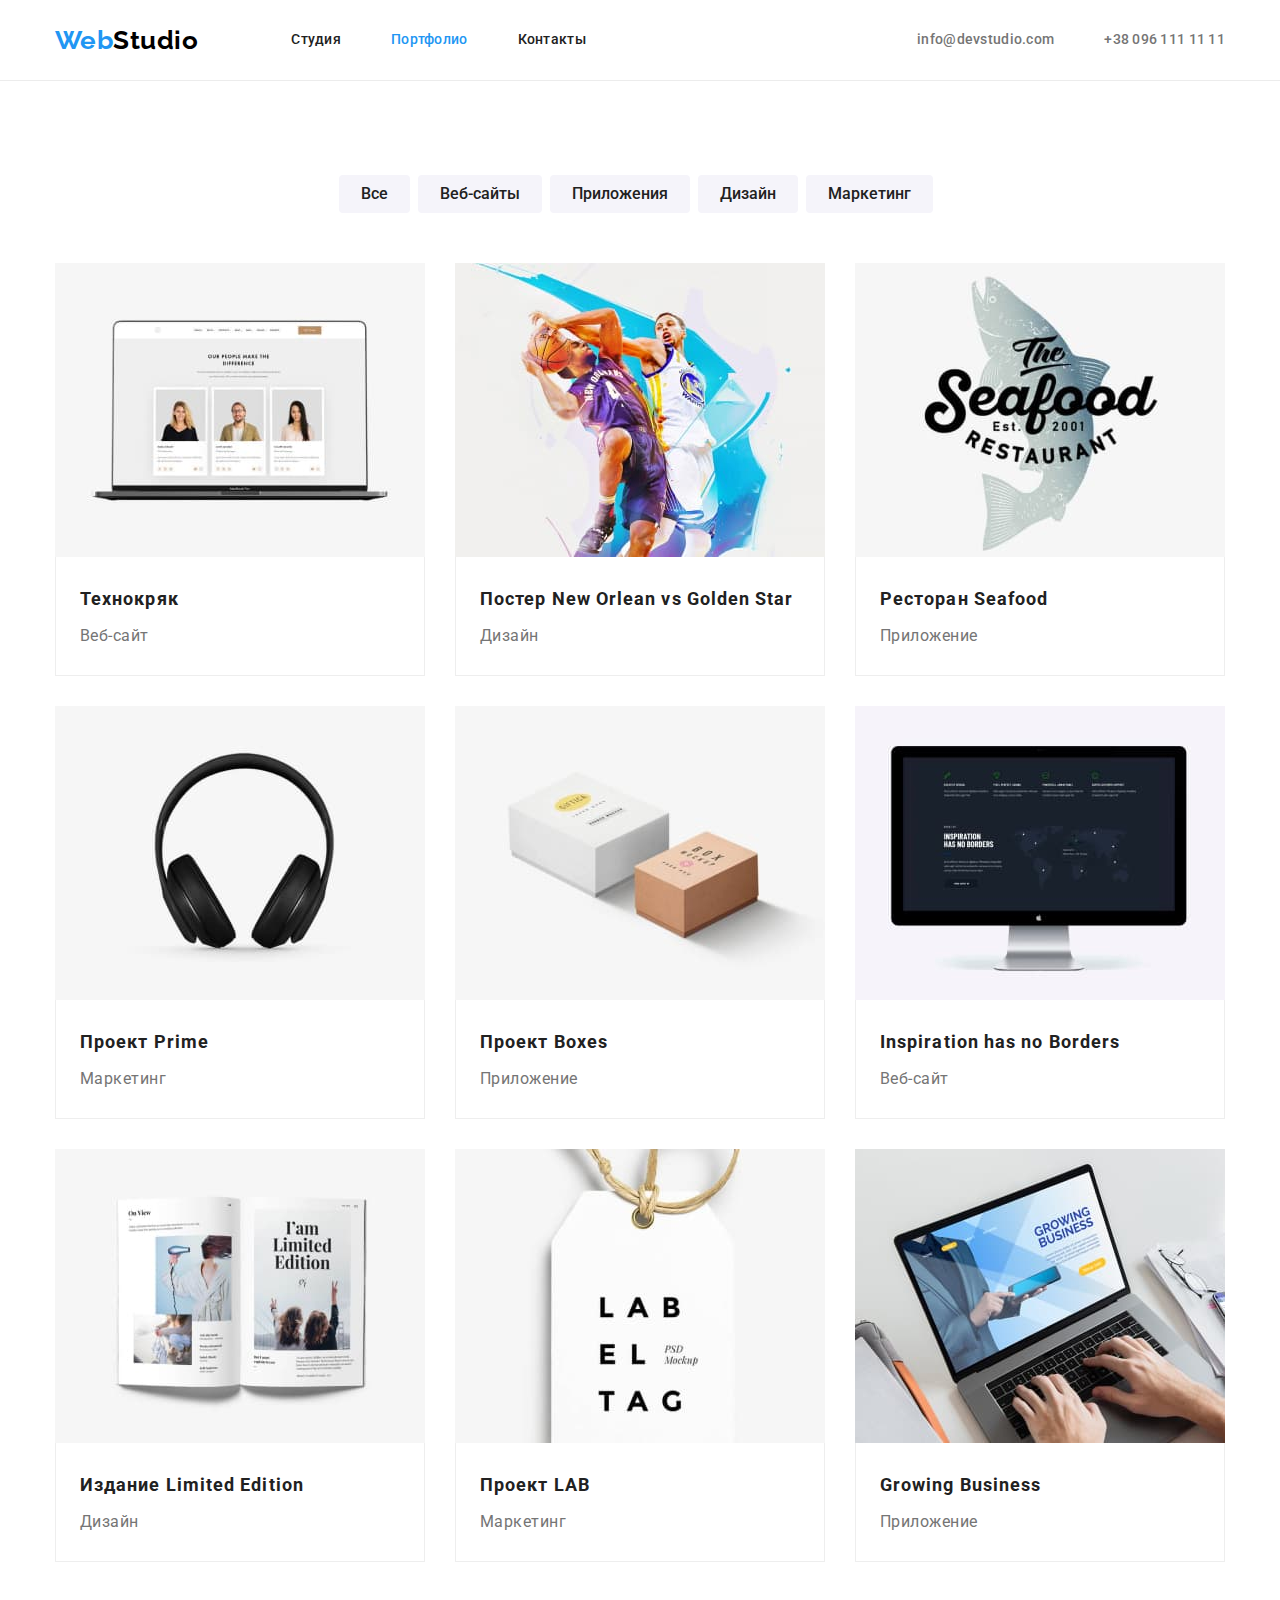
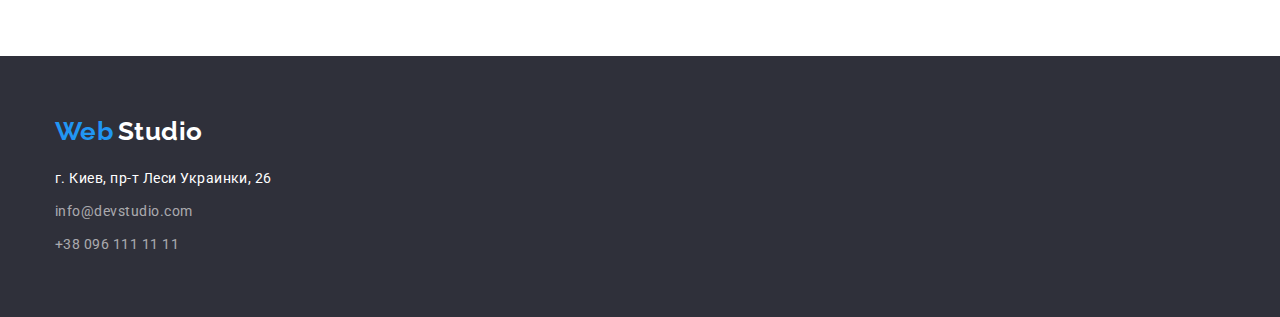
==== portfolio.html @ 8893d4d0 "start" ====
<!DOCTYPE html>
<html lang="ru">
  <head>
    <meta charset="UTF-8" />
    <meta http-equiv="X-UA-Compatible" content="IE=edge" />
    <meta name="viewport" content="width=device-width, initial-scale=1.0" />
    <title>WebStudio</title>
    <link
      href="https://fonts.googleapis.com/css2?family=Raleway:wght@700&family=Roboto:wght@400;500;700;900&display=swap"
      rel="stylesheet"
    />
    <link
      rel="stylesheet"
      href="https://cdnjs.cloudflare.com/ajax/libs/modern-normalize/1.1.0/modern-normalize.min.css"
    />
    <link rel="stylesheet" href="./css/styles.css" />
  </head>

  <body>
    <!--Шапка-->
    <header class="header-pages">
      <div class="container site-header">
        <nav class="display">
          <a href="./index.html" class="logo">
            <span class="logo-blue logo">Web</span
            ><span class="logo-black logo">Studio</span>
          </a>
          <ul class="site-nav">
            <li class="item">
              <a href="./index.html" class="text-black">Студия</a>
            </li>
            <li class="item">
              <a href="" class="text-black led">Портфолио</a>
            </li>
            <li class="item"><a href="" class="text-black">Контакты</a></li>
          </ul>
        </nav>
        <ul class="site-contact">
          <li class="item">
            <a href="mailto:info@devstudio.com" class="site-contact"
              >info@devstudio.com</a
            >
          </li>
          <li class="item">
            <a href="tel:+380961111111" class="site-contact"
              >+38 096 111 11 11</a
            >
          </li>
        </ul>
      </div>
    </header>

    <main>
      <!--Portfolio-->
      <section class="section">
        <div class="container">
          <h1 class="visually-hidden">Реализованные нами проекты</h1>
          <ul class="site-contact filter-flex">
            <li class="item">
              <button type="button" class="filter filter-hover">Все</button>
            </li>
            <li>
              <button type="button" class="filter filter-hover">
                Веб-сайты
              </button>
            </li>
            <li>
              <button type="button" class="filter filter-hover">
                Приложения
              </button>
            </li>
            <li>
              <button type="button" class="filter filter-hover">Дизайн</button>
            </li>
            <li>
              <button type="button" class="filter filter-hover">
                Маркетинг
              </button>
            </li>
          </ul>
        </div>

        <div class="container">
          <ul class="card">
            <li class="card-list">
              <img src="./images/portfolio1.jpg" alt="Технокряк" width="370" />
              <div class="card-border">
                <h2 class="card-title">Технокряк</h2>
                <p class="card-description">Веб-сайт</p>
              </div>
            </li>
            <li class="card-list">
              <img
                src="./images/portfolio2.jpg"
                alt="Постер New Orlean vs Golden Star"
                width="370"
              />
              <div class="card-border">
                <h3 class="card-title">Постер New Orlean vs Golden Star</h3>
                <p class="card-description">Дизайн</p>
              </div>
            </li>
            <li class="card-list">
              <img
                src="./images/portfolio3.jpg"
                alt="Ресторан Seafood"
                width="370"
              />
              <div class="card-border">
                <h3 class="card-title">Ресторан Seafood</h3>
                <p class="card-description">Приложение</p>
              </div>
            </li>
            <li class="card-list">
              <img
                src="./images/portfolio4.jpg"
                alt="Проект Prime"
                width="370"
              />
              <div class="card-border">
                <h3 class="card-title">Проект Prime</h3>
                <p class="card-description">Маркетинг</p>
              </div>
            </li>
            <li class="card-list">
              <img
                src="./images/portfolio5.jpg"
                alt="Проект Boxes"
                width="370"
              />
              <div class="card-border">
                <h3 class="card-title">Проект Boxes</h3>
                <p class="card-description">Приложение</p>
              </div>
            </li>
            <li class="card-list">
              <img
                src="./images/portfolio6.jpg"
                alt="Inspiration has no Borders"
                width="370"
              />
              <div class="card-border">
                <h3 class="card-title">Inspiration has no Borders</h3>
                <p class="card-description">Веб-сайт</p>
              </div>
            </li>
            <li class="card-list">
              <img
                src="./images/portfolio7.jpg"
                alt="Издание Limited Edition"
                width="370"
              />
              <div class="card-border">
                <h3 class="card-title">Издание Limited Edition</h3>
                <p class="card-description">Дизайн</p>
              </div>
            </li>
            <li class="card-list">
              <img src="./images/portfolio8.jpg" alt="Проект LAB" width="370" />
              <div class="card-border">
                <h3 class="card-title">Проект LAB</h3>
                <p class="card-description">Маркетинг</p>
              </div>
            </li>
            <li class="card-list">
              <img
                src="./images/portfolio9.jpg"
                alt="Growing Business"
                width="370"
              />
              <div class="card-border">
                <h3 class="card-title">Growing Business</h3>
                <p class="card-description">Приложение</p>
              </div>
            </li>
          </ul>
        </div>
      </section>
    </main>

    <!--Футер-->
    <footer class="footer">
      <div class="container padtopbot">
        <a href="./index.html" class="logo"
          ><span class="logo-blue">Web</span>
          <span class="logo-white">Studio</span></a
        >
        <address>
          <ul class="footer link">
            <li class="item-top">
              <a href="г.Киев,пр-тЛесиУкраинки,26" class="footer-address"
                >г. Киев, пр-т Леси Украинки, 26</a
              >
            </li>
            <li class="item">
              <a href="mailto:info@devstudio.com" class="footer-contact"
                >info@devstudio.com</a
              >
            </li>
            <li class="item">
              <a href="tel:+380961111111" class="footer-contact"
                >+38 096 111 11 11</a
              >
            </li>
          </ul>
        </address>
      </div>
    </footer>
  </body>
</html>
---- css/styles.css ----
:root {
  --primary-text-color: #212121;
  --secondary-text-color: #757575;
  --font-header-footer: #2f303a;
  --white-color-text: #ffffff;
  --accent-color: #2196f3;
}

body {
  background-color: #ffffff;
  color: var(--primary-text-color);
  font-family: "Roboto", "Helvetica Neue", sans-serif;
  letter-spacing: 0.03em;
  margin: 0;
}

/* основной цвет текста #212121 */
/* вторичный цвет #757575 */
/* лого 2196F3 верх 000000 низ FFFFFF */
/* фон хедер и футор 2F303A */
/* шапка FFFFFF */
/* осн фон E5E5E5 */
/* вторичный фон F5F4FA */

/* убрал точки */
.about-title,
.site-nav,
/* .site-contact, */
.footer,
.card,
.advantage,
.advantage-title,
.team,
.site-contact,
.foto {
  list-style: none;
}

ul,
li,
p {
  margin: 0;
  padding: 0;
}
h1,
h2,
h3,
h4,
h5,
h6 {
  margin: 0;
  padding: 0;
}
a {
  text-decoration: none;
}
img {
  display: block;
}
.visually-hidden {
  position: absolute;
  width: 1px;
  height: 1px;
  margin: -1px;
  border: 0;
  padding: 0;
  white-space: normal;
  clip-path: inset(100%);
  clip: rect(0 0 0 0);
  overflow: hidden;
}

.container {
  width: 1200px;
  padding-left: 15px;
  padding-right: 15px;
  /* outline: 1px solid green; */
  margin: 0 auto;
}
.section {
  padding-top: 94px;
  padding-bottom: 94px;
}
.header-pages {
    border-bottom: 1px solid #ECECEC;
  /* outline: 2px solid #2196f3; */
}
/* Лого */
.logo-blue {
  color: var(--accent-color);
  font-family: "Raleway";
  font-weight: 700;
  font-size: 26px;
  line-height: 1.19;
}
.logo-black {
  color: #000000;
  font-family: "Raleway";
  font-weight: 700;
  font-size: 26px;
  line-height: 1.19;
}
.logo-white {
  color: var(--white-color-text);
  font-family: "Raleway";
  font-weight: 700;
  font-size: 26px;
  line-height: 1.19;
}
.logo :hover,
:focus,
:active {
  color: var(--accent-color);
  outline: 0;
  outline-offset: 0;
  text-decoration: none;
}
.link :hover,
.link :focus {
  color: var(--accent-color);
  outline: 0;
  outline-offset: 0;
  text-decoration: none;
}

/* Site nav */
.text-black {
  color: var(--primary-text-color);
  display: block;
  padding-top: 32px;
  padding-bottom: 32px;
}
.site-nav {
  color: var(--primary-text-color);
  font-weight: 500;
  font-size: 14px;
  line-height: 1.14;
  letter-spacing: 0.02em;
  text-decoration: none;
  display: flex;
  margin-left: 93px;
}
.display {
  display: flex;
  align-items: center;
}
.site-nav .item + .item {
  margin-left: 50px;
  display: block;
}

/* .site-nav .item:last-child {
margin-right: 0;
} - те саме що item + item*/

.site-nav :hover,   /*подсветка при наведении*/
.site-nav :focus {
  color: var(--accent-color);
  outline: 0;
  outline-offset: 0;
}
.site-contact :hover,   /*подсветка при наведении*/
.site-contact :focus {
  color: var(--accent-color);
  outline: 0;
  outline-offset: 0;
}
.site-contact {
  color: var(--secondary-text-color);
  font-weight: 500;
  font-size: 14px;
  line-height: 1.14;
  letter-spacing: 0.02em;
  text-decoration: none;
  display: flex;
  margin-left: auto;
}

.site-contact .item + .item {
  margin-left: 50px;
  display: block;
}
.site-header {
  display: flex;
  align-items: center;

}
.led {
  color: var(--accent-color); /* подсветка текущей страницы */
}

/* Offer */
.offer {
  background-color: #2f303a;
  padding-top: 200px;
  padding-bottom: 200px;
}

.offer-title {
  color: var(--white-color-text);
  width: 696px;
  font-weight: 900;
  font-size: 44px;
  line-height: 1.36;
  text-align: center;
  letter-spacing: 0.06em;
  text-transform: uppercase;
  margin: 0 auto;
  margin-bottom: 30px;
}
/* Button */
.button {
  color: var(--white-color-text);
  background-color: var(--accent-color);
  margin: 0 auto;
  display: block;
  font-family: "Roboto";
  padding: 10px 32px;
  border-radius: 4px;
  min-width: 200px;
  border: transparent;
  font-weight: 700;
  font-size: 16px;
  line-height: 1.88;
  display: flex;
  align-items: center;
  text-align: center;
  letter-spacing: 0.06em;
  cursor: pointer;
}

/* About */
.about-title {
  color: var(--primary-text-color);
  font-weight: 700;
  font-size: 36px;
  line-height: 1.16;
  text-align: center;
  margin-bottom: 50px;
}

/* Advantage / преимущества */
.advantage {
  display: flex;
  justify-content: space-between;
  /* flex-basis: calc((100% - 120px) / 4); */
  /* margin-top: 94px; */
}

.advantage-title {
  color: var(--primary-text-color);
  font-weight: 700;
  font-size: 14px;
  line-height: 1.14;
  text-transform: uppercase;
  margin-bottom: 10px;
}
.advantage-description {
  color: var(--secondary-text-color);
  font-size: 14px;
  line-height: 1.71;
  max-width: 270px;
  /* margin-bottom: 94px; */
}
.margin {
}
.foto {
  display: flex;
  justify-content: space-between;
  /* flex-wrap: wrap; */
}
.foto .list {
  width: 370px;
  margin-right: 30px;
}
.foto-list :nth-child(3n) {
  margin-right: 0;
}
/* Team */

.team-title {
  color: var(--primary-text-color);
  font-weight: 700;
  font-size: 36px;
  line-height: 1.17;
  text-align: center;
  /* margin-top: 188px; */
  margin-bottom: 50px;
}
.team-name {
  color: var(--primary-text-color);
  font-weight: 500;
  font-size: 16px;
  line-height: 1.19;
  text-align: center;
  margin-top: 30px;
  margin-bottom: 10px;
}
.team-position {
  color: var(--secondary-text-color);
  font-size: 16px;
  line-height: 1.19;
  text-align: center;
  margin-bottom: 30px;
  /* margin-bottom: 94px; */
}

.team {
  display: flex;
  justify-content: space-between;
  /* flex-wrap: wrap; */
}

.team-list {
  width: 270px;
  margin-right: 30px;
  background: #ffffff;
  /* material shadow v1 */
  box-shadow: 0px 1px 3px rgba(0, 0, 0, 0.12), 0px 1px 1px rgba(0, 0, 0, 0.14),
    0px 2px 1px rgba(0, 0, 0, 0.2);
  border-radius: 0px 0px 4px 4px;
}

.team-list:nth-last-child() {
  margin-right: 0;
}
/* Footer */
.footer {
  background-color: #2f303a;
  font-style: normal;
}

.nopadtop {
  padding-top: 0px;
}
.padtopbot {
  padding-top: 60px;
  padding-bottom: 60px;
}
.footer .item-top {
  margin-top: 20px;
 
}
.footer .item {
  margin-top: 9px;
}
.footer-address {
  color: var(--white-color-text);
  font-size: 14px;
  line-height: 1.71;
  text-decoration: none;
}
.footer-contact {
  color: rgba(255, 255, 255, 0.6);
  font-size: 14px;
  line-height: 1.71;
  text-decoration: none;
  /* margin-bottom: 9px; */
}

/* Portfolio CSS */
.filter-hover:hover,
.filter-hover:focus {
  color: var(--white-color-text);
  background-color: var(--accent-color);
  border: none;
  font-family: "Roboto";
  font-weight: 500;
  font-size: 16px;
  line-height: 1.62;
  /* identical to box height, or 162% */
  text-align: center;
}
.filter {
  color: var(--primary-text-color);
  background-color: #f5f4fa;
  font-family: "Roboto";
  border-radius: 4px;
  border: none;
  font-weight: 500;
  font-size: 16px;
  line-height: 1.62;
  /* identical to box height, or 162% */
  text-align: center;
  cursor: pointer;
  margin-right: 8px;
  padding: 6px 22px;
}

.filter-flex {
  display: flex;
  justify-content: center;
  margin-bottom: 50px;
}

.menu {
  color: var(--primary-text-color);
  font-weight: 500;
  font-size: 16px;
  line-height: 1.62;

}
.card {
  display: flex;
  flex-wrap: wrap;
}
.card-list {
  width: 370px;
  margin-right: 30px;
  margin-bottom: 30px;
}
/* Розрахунок ширини блока в % */
/* ширина контейнера = 100% - зазор 30рх (при 2 колонках, при 3=60рх і т.д.) / 3 */
/* .card-list {
    width: calc((100% - 60px) /3); */

.card-list:nth-child(3n) {
  margin-right: 0;
}
.card-list:nth-last-child(-n + 3) {
  margin-bottom: 0;
}
/* ALTERNATIVA */
/*.card-list:not(:nth-child(3n)) {
  margin-right: 0;
}
.card-list:not(:nth-last-child(-n + 3)) {
  margin-bottom: 0;
} */
.card-title {
  color: var(--primary-text-color);
  font-weight: 700;
  font-size: 18px;
  line-height: 2;
  letter-spacing: 0.06em;
  margin-bottom: 4px;
}
.card-description {
  color: var(--secondary-text-color);
  font-size: 16px;
  line-height: 1.88;
}
.card-border {
  padding: 24px;
  border-right: 1px solid #eee;
  border-bottom: 1px solid #eee;
  border-left: 1px solid #eee;
}
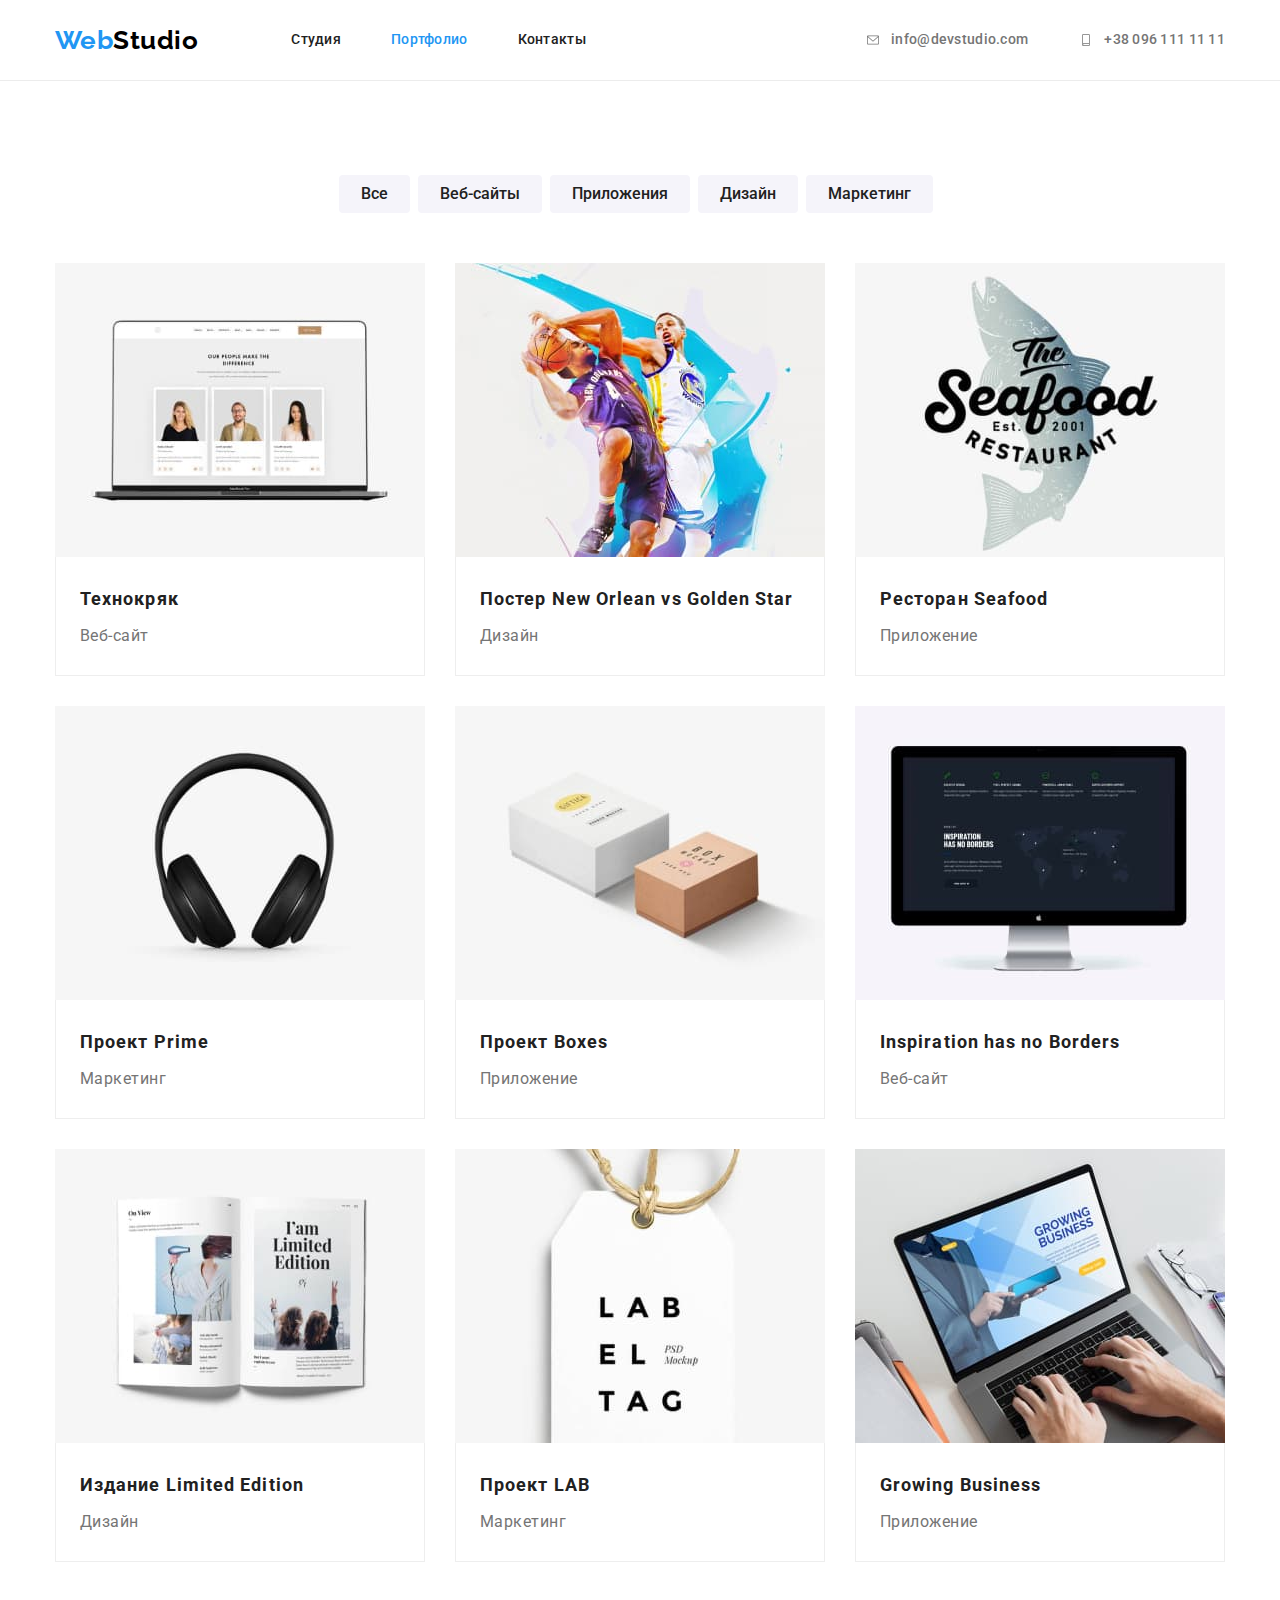
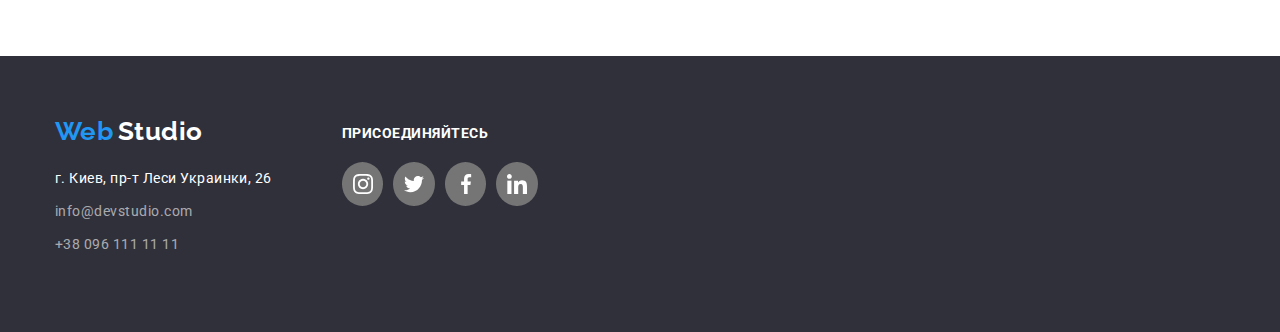
==== commit b23073ae: "icon (contact, footer, team social and client svg" ====
--- a/portfolio.html
+++ b/portfolio.html
@@ -35,18 +35,19 @@
             <li class="item"><a href="" class="text-black">Контакты</a></li>
           </ul>
         </nav>
-        <ul class="site-contact">
-          <li class="item">
-            <a href="mailto:info@devstudio.com" class="site-contact"
-              >info@devstudio.com</a
-            >
-          </li>
-          <li class="item">
-            <a href="tel:+380961111111" class="site-contact"
-              >+38 096 111 11 11</a
-            >
-          </li>
-        </ul>
+      <ul class="site-contact">
+        <li class="item">
+          <a href="mailto:info@devstudio.com" class="site-contact contact-link"><svg class="contact-icon" width="16px"
+              height="12px">
+              <use href="./images/icons.svg#icon-mail"></use>
+            </svg>info@devstudio.com</a>
+        </li>
+        <li class="item">
+          <a href="tel:+380961111111" class="site-contact contact-link"><svg class="contact-icon" width="16px" height="12px">
+              <use href="./images/icons.svg#icon-smartphone"></use>
+            </svg>+38 096 111 11 11</a>
+        </li>
+      </ul>
       </div>
     </header>
 
@@ -179,31 +180,44 @@
     </main>
 
     <!--Футер-->
-    <footer class="footer">
+    <footer class="footer ">
       <div class="container padtopbot">
-        <a href="./index.html" class="logo"
-          ><span class="logo-blue">Web</span>
-          <span class="logo-white">Studio</span></a
-        >
-        <address>
-          <ul class="footer link">
-            <li class="item-top">
-              <a href="г.Киев,пр-тЛесиУкраинки,26" class="footer-address"
-                >г. Киев, пр-т Леси Украинки, 26</a
-              >
-            </li>
-            <li class="item">
-              <a href="mailto:info@devstudio.com" class="footer-contact"
-                >info@devstudio.com</a
-              >
-            </li>
-            <li class="item">
-              <a href="tel:+380961111111" class="footer-contact"
-                >+38 096 111 11 11</a
-              >
-            </li>
-          </ul>
-        </address>
+        <div>
+          <a href="./index.html" class="logo"><span class="logo-blue">Web</span>
+            <span class="logo-white">Studio</span></a>
+    
+          <address>
+            <ul class="footer link">
+              <li class="item-top">
+                <a href="г.Киев,пр-тЛесиУкраинки,26" class="footer-address">г. Киев, пр-т Леси Украинки, 26</a>
+              </li>
+              <li class="item">
+                <a href="mailto:info@devstudio.com" class="footer-contact">info@devstudio.com</a>
+              </li>
+              <li class="item">
+                <a href="tel:+380961111111" class="footer-contact">+38 096 111 11 11</a>
+              </li>
+            </ul>
+          </address>
+        </div>
+    
+        <div class="footer-social">
+          <h2 class="social-title">Присоединяйтесь</h2>
+          <ul class="foot-social">
+            <li class="foot-soc-item"><a href="" class="foot-soc-link"><svg class="foot-soc-icon">
+                  <use href="./images/icons.svg#icon-footer-insta"></use>
+                </svg></a></li>
+            <li class="foot-soc-item"><a href="" class="foot-soc-link"><svg class="foot-soc-icon">
+                  <use href="./images/icons.svg#icon-footer-twiter"></use>
+                </svg></a></li>
+            <li class="foot-soc-item"><a href="" class="foot-soc-link"><svg class="foot-soc-icon">
+                  <use href="./images/icons.svg#icon-footer-facebook"></use>
+                </svg><a href=""></a></li>
+            <li class="foot-soc-item"><a href="" class="foot-soc-link"><svg class="foot-soc-icon">
+                  <use href="./images/icons.svg#icon-footer-linkedin"></use>
+                </svg><a href=""></a></li>
+          </ul>
+        </div>
       </div>
     </footer>
   </body>
--- a/css/styles.css
+++ b/css/styles.css
@@ -176,6 +176,22 @@
   margin-left: auto;
 }
 
+.contact-icon {
+  fill: currentColor;
+  margin-right: 10px;
+}
+
+.contact-link {
+  display: flex;
+  align-items: center;
+
+}
+
+.contact-link:hover,
+.contact-link:focus {
+  color: var(--accent-color);
+}
+
 .site-contact .item + .item {
   margin-left: 50px;
   display: block;
@@ -194,6 +210,8 @@
   background-color: #2f303a;
   padding-top: 200px;
   padding-bottom: 200px;
+  background-image: url(../images/header.jpg);
+
 }
 
 .offer-title {
@@ -208,6 +226,15 @@
   margin: 0 auto;
   margin-bottom: 30px;
 }
+.offer .container::before { 
+  display: block;
+  content: "";
+  background-image: linear-gradient(to right, rgba(47, 48, 58, 0.4), rgba(47, 48, 58, 0.4));
+  background-size: contain;
+  background-repeat: no-repeat;
+  background-position: center;
+  background-color: #F5F4FA;
+}
 /* Button */
 .button {
   color: var(--white-color-text);
@@ -255,6 +282,55 @@
   text-transform: uppercase;
   margin-bottom: 10px;
 }
+
+.advantage-list:nth-child(1)::before {
+  display: block;
+  content: "";
+  height: 120px;
+  background-image: url(../images/advantage-svg1.svg);
+  background-size: contain;
+  background-repeat: no-repeat;
+  background-position: center;
+  background-color: #F5F4FA;
+  margin-bottom: 30px;
+}
+
+.advantage-list:nth-child(2)::before {
+  display: block;
+  content: "";
+  height: 120px;
+  background-image: url(../images/advantage-svg2.svg);
+  background-size: contain;
+  background-repeat: no-repeat;
+  background-position: center;
+  background-color: #F5F4FA;
+  margin-bottom: 30px;
+}
+
+.advantage-list:nth-child(3)::before {
+  display: block;
+  content: "";
+  height: 120px;
+  background-image: url(../images/advantage-svg3.svg);
+  background-size: contain;
+  background-repeat: no-repeat;
+  background-position: center;
+  background-color: #F5F4FA;
+  margin-bottom: 30px;
+}
+
+.advantage-list:nth-child(4)::before {
+  display: block;
+  content: "";
+  height: 120px;
+  background-image: url(../images/advantage-svg4.svg);
+  background-size: contain;
+  background-repeat: no-repeat;
+  background-position: center;
+  background-color: #F5F4FA;
+  margin-bottom: 30px;
+}
+
 .advantage-description {
   color: var(--secondary-text-color);
   font-size: 14px;
@@ -274,8 +350,9 @@
   margin-right: 30px;
 }
 .foto-list :nth-child(3n) {
-  margin-right: 0;
-}
+  /* margin-right: 0; */
+}
+
 /* Team */
 
 .team-title {
@@ -315,28 +392,135 @@
   width: 270px;
   margin-right: 30px;
   background: #ffffff;
+  background-image: url(../images/symbol-defs.svg);
   /* material shadow v1 */
   box-shadow: 0px 1px 3px rgba(0, 0, 0, 0.12), 0px 1px 1px rgba(0, 0, 0, 0.14),
     0px 2px 1px rgba(0, 0, 0, 0.2);
   border-radius: 0px 0px 4px 4px;
+
 }
 
 .team-list:nth-last-child() {
   margin-right: 0;
 }
+
+/* Social link */
+.button-icon{
+  padding: 0;
+  padding: 12px 12px;
+  border: none;
+  color: #212121;
+  border-radius: 50%;
+  background-color: teal;
+  display: inline-block;
+}
+.social-button {
+  display: flex;
+}
+
+.nopadtop {
+  padding-top: 0px;
+  display: flex;
+
+}
+.padtopbot {
+  padding-top: 60px;
+  padding-bottom: 60px;
+  display: flex;
+
+}
+
+/* Client */
+.client {
+  /* width: 170px;
+  height: 92px; */
+  list-style: none;
+  display: flex;
+  /* margin-top: 20px;
+      margin-bottom: 30px; */
+}
+
+.client .list {
+  width: calc(100% / 6 - 30px);
+   
+}
+.client-link {
+  width: 100%;
+  height: 92px;
+  display: flex;
+  align-items: center;
+  justify-content: center;
+  border: 1px solid currentColor;
+  border-radius: 4px;
+  color: #AFB1B8;
+}
+.client-link:hover,
+.client-link:focus {
+  /* border: 1px solid var(--accent-color); */
+color: var(--accent-color);
+}
+.client-foto {
+  width: 106px;
+  height: 60px;
+  fill: currentColor;
+  display: block;
+}
+
+
+.client .list:not(:last-child) {
+  margin-right: 30px;
+
+}
+
+.social {
+  list-style: none;
+  display: flex;
+  margin-right: 10px;
+  margin-left: 32px;
+  margin-bottom: 30px;
+  justify-content: space-between;
+}
+.social :nth-last-child(){
+  margin-right: 0;
+}
+.soc-item {
+  width: 44px;
+  height: 44px;
+  border-radius: 50%;
+  margin-right: 10px;
+
+}
+.soc-icon {
+  width: 20px;
+  height: 20px;
+  fill:  #AFB1B8;
+  display: flex;
+}
+
+.soc-link {
+  width: 100%;
+  height: 100%;
+  display: flex;
+  justify-content: center;
+  align-items: center;
+  border-radius: 22px;
+  fill: #AFB1B8;
+}
+.soc-link:hover, .soc-link:focus {
+  background-color: var(--accent-color);
+
+}
+
+.soc-link:hover .soc-icon, .soc-link:focus .soc-icon {
+fill: #fff;
+}
+
 /* Footer */
 .footer {
   background-color: #2f303a;
   font-style: normal;
 }
 
-.nopadtop {
-  padding-top: 0px;
-}
-.padtopbot {
-  padding-top: 60px;
-  padding-bottom: 60px;
-}
 .footer .item-top {
   margin-top: 20px;
  
@@ -349,6 +533,7 @@
   font-size: 14px;
   line-height: 1.71;
   text-decoration: none;
+    margin-right: 70px;
 }
 .footer-contact {
   color: rgba(255, 255, 255, 0.6);
@@ -357,7 +542,72 @@
   text-decoration: none;
   /* margin-bottom: 9px; */
 }
-
+.footer-social {
+
+
+}
+.social-title {
+  font-family: "Roboto";
+  font-weight: bold;
+  font-size: 14px;
+  line-height: 1.14;
+  color: #ffffff;
+  text-transform:uppercase;
+  margin-top: 10px;
+}
+.foot-social {
+  width: 206px;
+  height: 80px;
+  list-style: none;
+  display: flex;
+  margin-top: 20px;
+  margin-bottom: 30px;
+
+
+}
+
+.foot-social :nth-last-child() {
+  margin-right: 0;
+}
+
+.foot-soc-item {
+  width: 44px;
+  height: 44px;
+  margin-right: 10px;
+  border-radius: 100%;
+    background-color: var(--secondary-text-color);
+
+}
+
+.foot-soc-icon {
+  width: 20px;
+  height: 20px;
+  fill: #fff;
+  display: flex;
+
+}
+
+.foot-soc-link {
+  width: 100%;
+  height: 100%;
+  display: flex;
+  justify-content: center;
+  align-items: center;
+  /* background-color: tomato; */
+  border-radius: 22px;
+  
+
+}
+
+.foot-soc-link:hover,
+.foot-soc-link:focus {
+  background-color: var(--accent-color);
+}
+
+.social-link:hover .socia-icon,
+.social-link:focus .socia-icon {
+  fill: var(--accent-color);
+}
 /* Portfolio CSS */
 .filter-hover:hover,
 .filter-hover:focus {
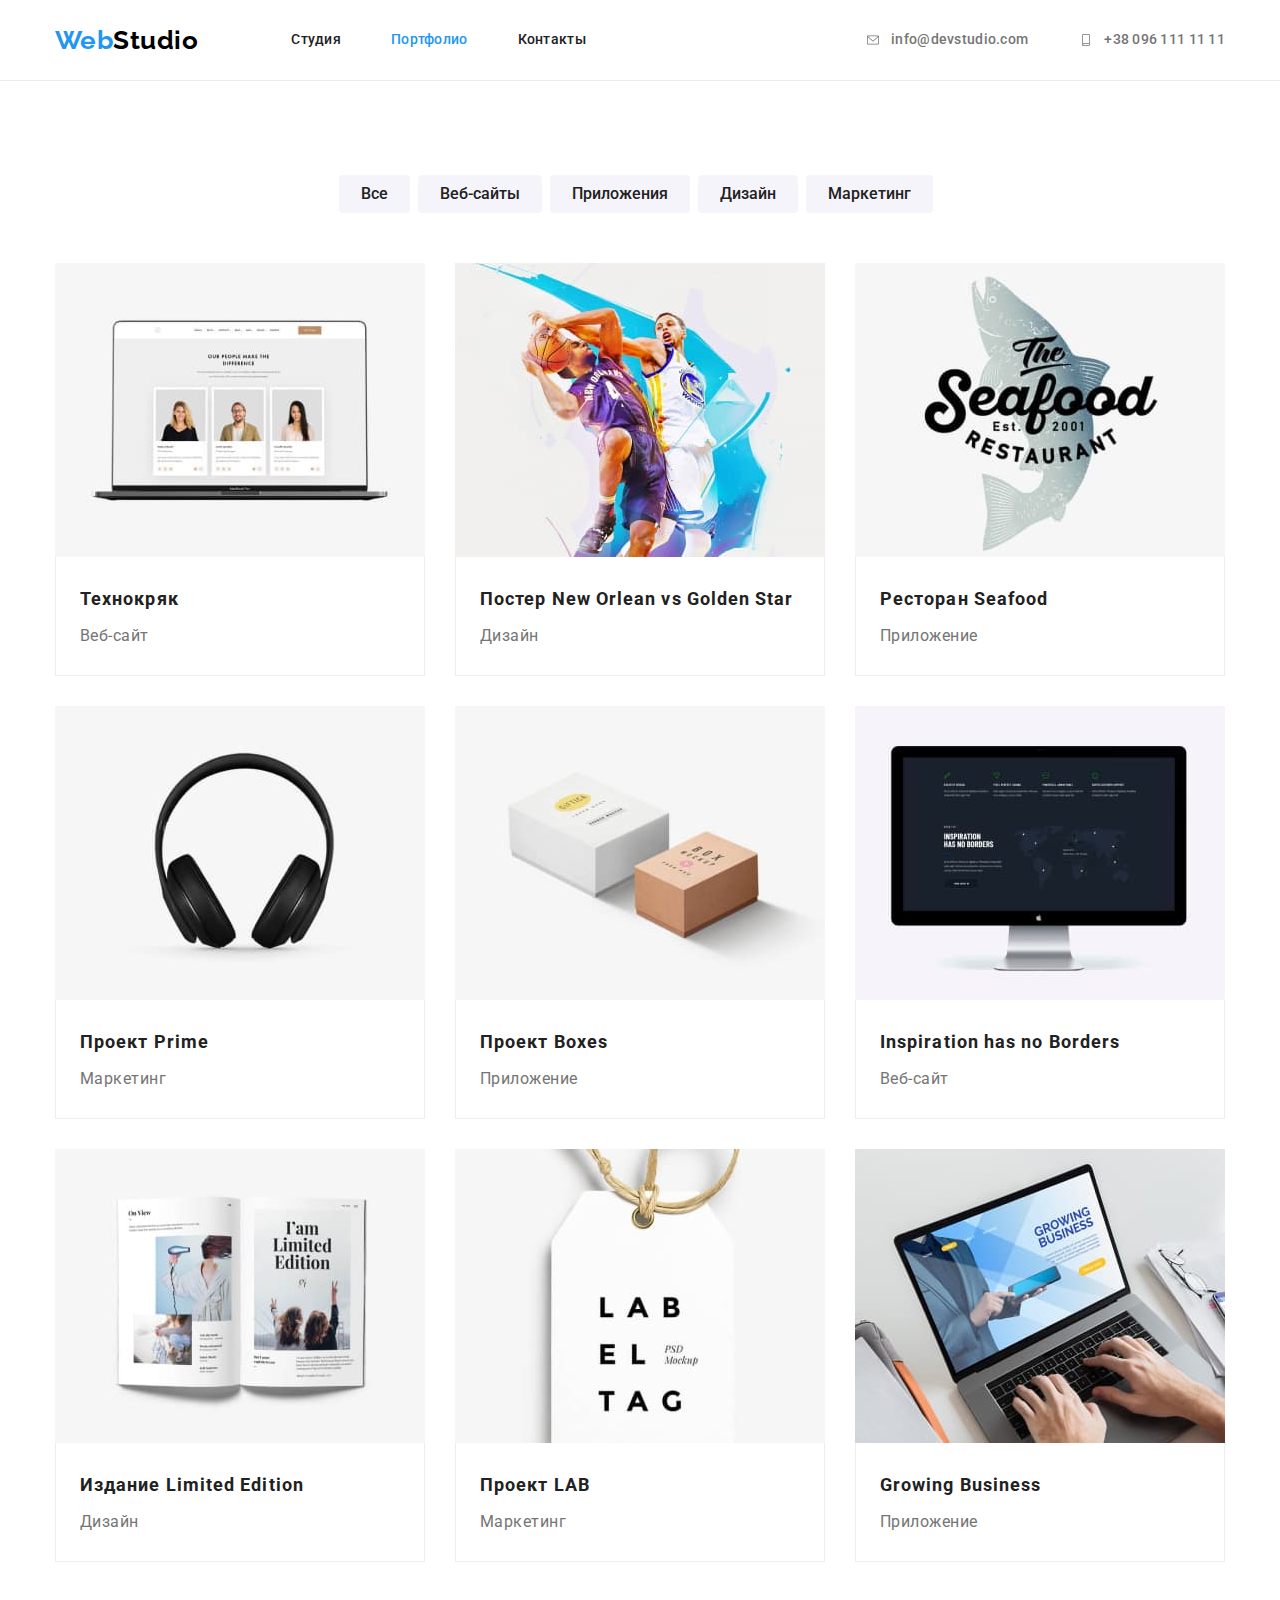
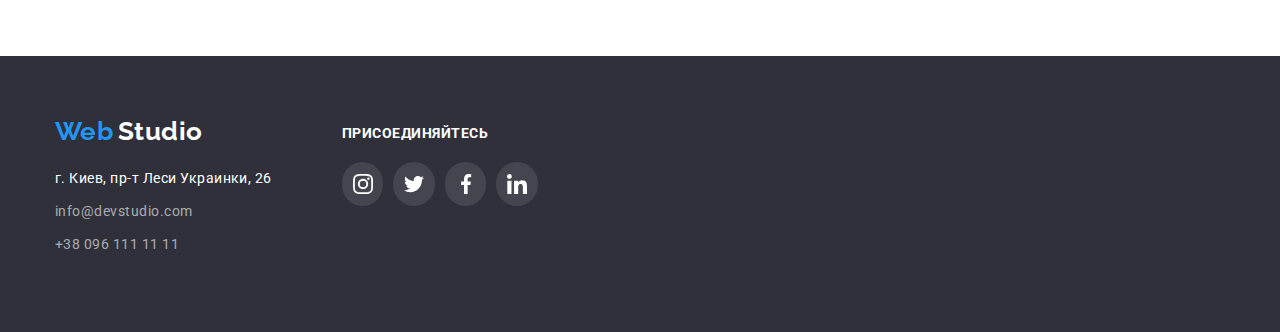
==== commit 516ee394: "додання карткам тіней + меню фільтер тінь" ====
--- a/portfolio.html
+++ b/portfolio.html
@@ -79,18 +79,16 @@
               </button>
             </li>
           </ul>
-        </div>
-
-        <div class="container">
           <ul class="card">
-            <li class="card-list">
+            <li class="card-list"><a href="">
               <img src="./images/portfolio1.jpg" alt="Технокряк" width="370" />
               <div class="card-border">
                 <h2 class="card-title">Технокряк</h2>
                 <p class="card-description">Веб-сайт</p>
               </div>
-            </li>
-            <li class="card-list">
+              </a>
+            </li>
+            <li class="card-list"><a href="">
               <img
                 src="./images/portfolio2.jpg"
                 alt="Постер New Orlean vs Golden Star"
@@ -100,8 +98,9 @@
                 <h3 class="card-title">Постер New Orlean vs Golden Star</h3>
                 <p class="card-description">Дизайн</p>
               </div>
-            </li>
-            <li class="card-list">
+              </a>
+            </li>
+            <li class="card-list"><a href="">
               <img
                 src="./images/portfolio3.jpg"
                 alt="Ресторан Seafood"
@@ -111,8 +110,9 @@
                 <h3 class="card-title">Ресторан Seafood</h3>
                 <p class="card-description">Приложение</p>
               </div>
-            </li>
-            <li class="card-list">
+              </a>
+            </li>
+            <li class="card-list"><a href="">
               <img
                 src="./images/portfolio4.jpg"
                 alt="Проект Prime"
@@ -122,8 +122,9 @@
                 <h3 class="card-title">Проект Prime</h3>
                 <p class="card-description">Маркетинг</p>
               </div>
-            </li>
-            <li class="card-list">
+              </a>
+            </li>
+            <li class="card-list"><a href="">
               <img
                 src="./images/portfolio5.jpg"
                 alt="Проект Boxes"
@@ -133,8 +134,9 @@
                 <h3 class="card-title">Проект Boxes</h3>
                 <p class="card-description">Приложение</p>
               </div>
-            </li>
-            <li class="card-list">
+              </a>
+            </li>
+            <li class="card-list"><a href="">
               <img
                 src="./images/portfolio6.jpg"
                 alt="Inspiration has no Borders"
@@ -144,8 +146,9 @@
                 <h3 class="card-title">Inspiration has no Borders</h3>
                 <p class="card-description">Веб-сайт</p>
               </div>
-            </li>
-            <li class="card-list">
+              </a>
+            </li>
+            <li class="card-list"><a href="">
               <img
                 src="./images/portfolio7.jpg"
                 alt="Издание Limited Edition"
@@ -155,15 +158,17 @@
                 <h3 class="card-title">Издание Limited Edition</h3>
                 <p class="card-description">Дизайн</p>
               </div>
-            </li>
-            <li class="card-list">
+              </a>
+            </li>
+            <li class="card-list"><a href="">
               <img src="./images/portfolio8.jpg" alt="Проект LAB" width="370" />
               <div class="card-border">
                 <h3 class="card-title">Проект LAB</h3>
                 <p class="card-description">Маркетинг</p>
               </div>
-            </li>
-            <li class="card-list">
+              </a>
+            </li>
+            <li class="card-list"><a href="">
               <img
                 src="./images/portfolio9.jpg"
                 alt="Growing Business"
@@ -173,6 +178,7 @@
                 <h3 class="card-title">Growing Business</h3>
                 <p class="card-description">Приложение</p>
               </div>
+              </a>
             </li>
           </ul>
         </div>
--- a/css/styles.css
+++ b/css/styles.css
@@ -206,8 +206,10 @@
 }
 
 /* Offer */
+
 .offer {
-  background-color: #2f303a;
+  /* background-color: #2f303a; */
+    background: linear-gradient(to right, rgba(47, 48, 58, 0.4), rgba(47, 48, 58, 0.4));
   padding-top: 200px;
   padding-bottom: 200px;
   background-image: url(../images/header.jpg);
@@ -229,7 +231,7 @@
 .offer .container::before { 
   display: block;
   content: "";
-  background-image: linear-gradient(to right, rgba(47, 48, 58, 0.4), rgba(47, 48, 58, 0.4));
+
   background-size: contain;
   background-repeat: no-repeat;
   background-position: center;
@@ -381,6 +383,9 @@
   margin-bottom: 30px;
   /* margin-bottom: 94px; */
 }
+.team-inner {
+
+}
 
 .team {
   display: flex;
@@ -391,7 +396,7 @@
 .team-list {
   width: 270px;
   margin-right: 30px;
-  background: #ffffff;
+  background: #F5F4FA;
   background-image: url(../images/symbol-defs.svg);
   /* material shadow v1 */
   box-shadow: 0px 1px 3px rgba(0, 0, 0, 0.12), 0px 1px 1px rgba(0, 0, 0, 0.14),
@@ -421,7 +426,6 @@
 .nopadtop {
   padding-top: 0px;
   display: flex;
-
 }
 .padtopbot {
   padding-top: 60px;
@@ -441,8 +445,8 @@
 }
 
 .client .list {
-  width: calc(100% / 6 - 30px);
-   
+  /* width: calc(100% / 6 - 30px); */
+   width: 170px;
 }
 .client-link {
   width: 100%;
@@ -575,8 +579,6 @@
   height: 44px;
   margin-right: 10px;
   border-radius: 100%;
-    background-color: var(--secondary-text-color);
-
 }
 
 .foot-soc-icon {
@@ -593,9 +595,9 @@
   display: flex;
   justify-content: center;
   align-items: center;
-  /* background-color: tomato; */
   border-radius: 22px;
-  
+background: rgba(255, 255, 255, 0.1);
+
 
 }
 
@@ -653,11 +655,22 @@
 .card {
   display: flex;
   flex-wrap: wrap;
+
 }
 .card-list {
   width: 370px;
   margin-right: 30px;
   margin-bottom: 30px;
+}
+.card-list:hover,
+.card-list:focus {
+  border: 1px solid rgba(238, 238, 238, 1);
+  cursor: pointer;
+  stroke: solid #EEEEEE;
+  /* box-shadow: 5px 1px 3px rgba(0, 0, 0, 0.12),
+  0px 1px 1px rgba(0, 0, 0, 0.14),
+  0px 2px 1px rgba(0, 0, 0, 0.2); */
+      
 }
 /* Розрахунок ширини блока в % */
 /* ширина контейнера = 100% - зазор 30рх (при 2 колонках, при 3=60рх і т.д.) / 3 */
